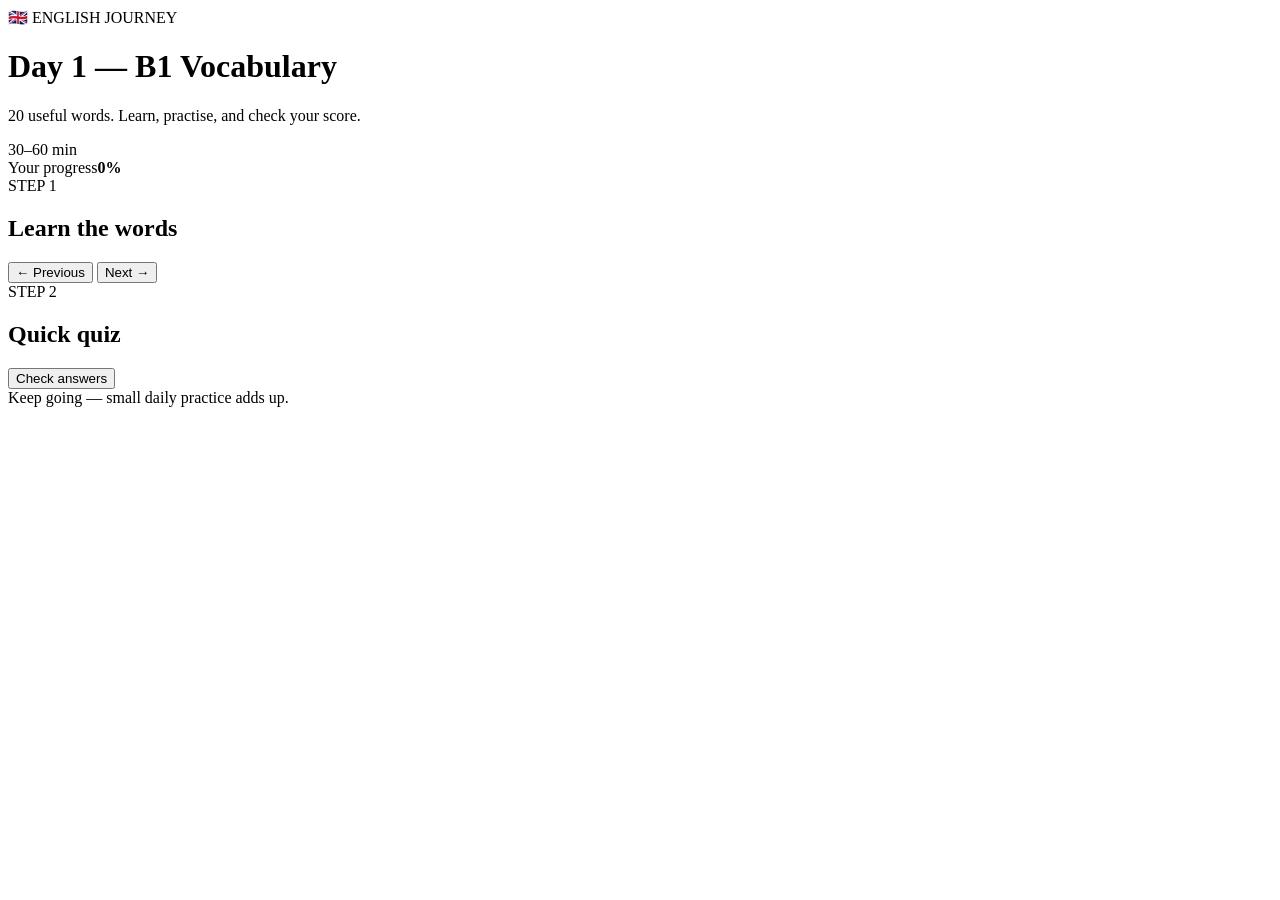
==== index.html @ bbf7f485 "Add Day 1 English learning website" ====
<!doctype html>
<html lang="en">
<head>
<meta charset="utf-8">
<meta name="viewport" content="width=device-width,initial-scale=1">
<title>English Journey — Day 1</title>
<link rel="stylesheet" href="style.css">
</head>
<body>
<main class="app">
  <header class="hero">
    <div>
      <div class="eyebrow">🇬🇧 ENGLISH JOURNEY</div>
      <h1>Day 1 — B1 Vocabulary</h1>
      <p>20 useful words. Learn, practise, and check your score.</p>
    </div>
    <div class="badge">30–60 min</div>
  </header>

  <section class="progress-wrap">
    <div class="progress-label"><span>Your progress</span><strong id="progressText">0%</strong></div>
    <div class="progress"><div id="progressBar"></div></div>
  </section>

  <section id="lesson" class="card">
    <div class="section-head"><span class="step">STEP 1</span><h2>Learn the words</h2></div>
    <div id="wordCard" class="word-card"></div>
    <div class="controls">
      <button id="prevBtn" class="secondary">← Previous</button>
      <button id="nextBtn">Next →</button>
    </div>
  </section>

  <section class="card quiz-card">
    <div class="section-head"><span class="step">STEP 2</span><h2>Quick quiz</h2></div>
    <div id="quiz"></div>
    <button id="submitBtn" class="full">Check answers</button>
    <div id="result" class="result" hidden></div>
  </section>

  <footer>Keep going — small daily practice adds up.</footer>
</main>
<script src="script.js"></script>
</body>
</html>
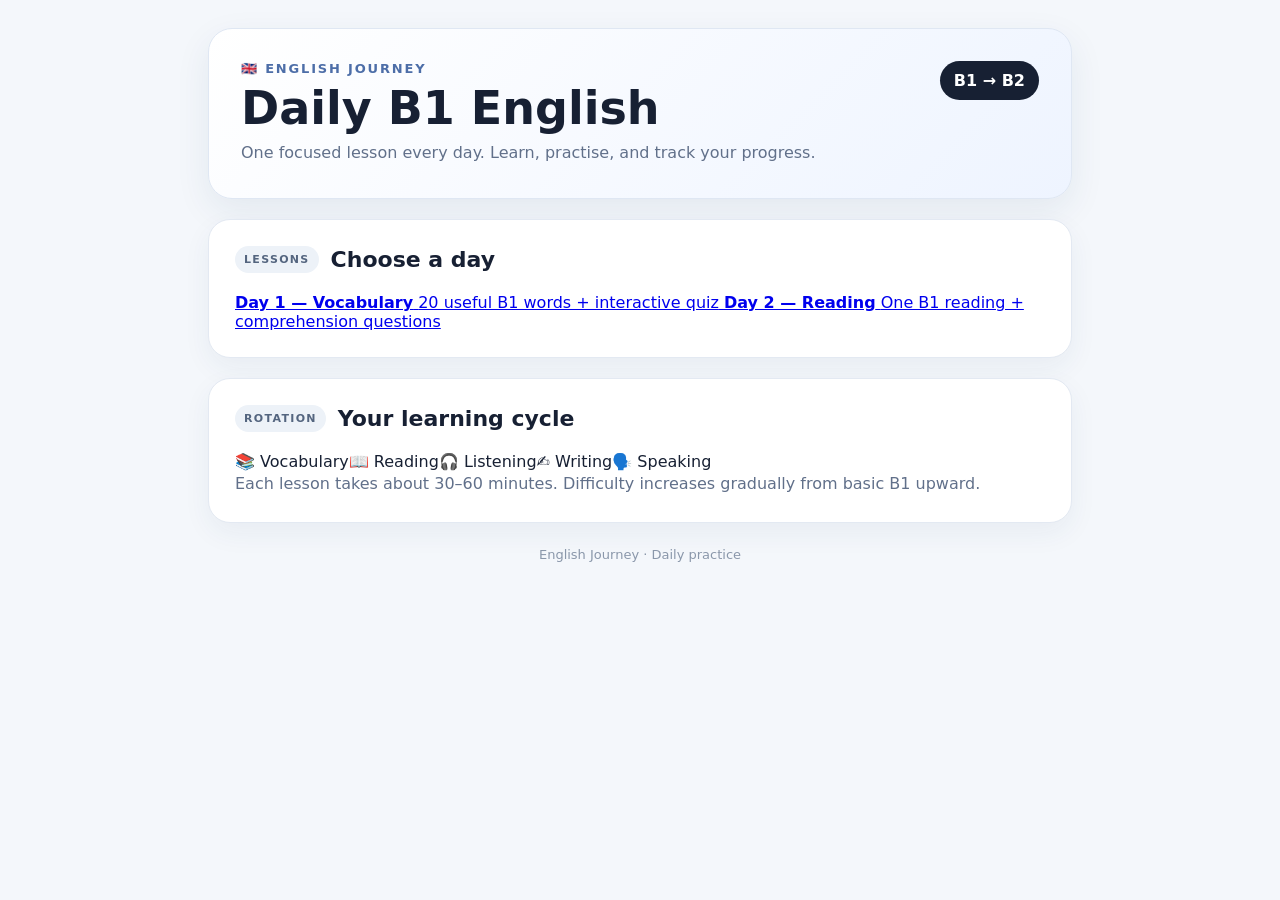
==== commit f14a8dad: "refactor: add lesson day navigation" ====
--- a/index.html
+++ b/index.html
@@ -1,45 +1,43 @@
 <!doctype html>
 <html lang="en">
 <head>
-<meta charset="utf-8">
-<meta name="viewport" content="width=device-width,initial-scale=1">
-<title>English Journey — Day 1</title>
-<link rel="stylesheet" href="style.css">
+  <meta charset="utf-8">
+  <meta name="viewport" content="width=device-width, initial-scale=1">
+  <title>English Journey</title>
+  <link rel="stylesheet" href="style.css">
 </head>
 <body>
 <main class="app">
   <header class="hero">
     <div>
       <div class="eyebrow">🇬🇧 ENGLISH JOURNEY</div>
-      <h1>Day 1 — B1 Vocabulary</h1>
-      <p>20 useful words. Learn, practise, and check your score.</p>
+      <h1>Daily B1 English</h1>
+      <p>One focused lesson every day. Learn, practise, and track your progress.</p>
     </div>
-    <div class="badge">30–60 min</div>
+    <div class="badge">B1 → B2</div>
   </header>
 
-  <section class="progress-wrap">
-    <div class="progress-label"><span>Your progress</span><strong id="progressText">0%</strong></div>
-    <div class="progress"><div id="progressBar"></div></div>
+  <section class="card">
+    <div class="section-head"><span class="step">LESSONS</span><h2>Choose a day</h2></div>
+    <a class="lesson-link" href="day_1/">
+      <strong>Day 1 — Vocabulary</strong>
+      <span>20 useful B1 words + interactive quiz</span>
+    </a>
+    <a class="lesson-link" href="day_2/">
+      <strong>Day 2 — Reading</strong>
+      <span>One B1 reading + comprehension questions</span>
+    </a>
   </section>
 
-  <section id="lesson" class="card">
-    <div class="section-head"><span class="step">STEP 1</span><h2>Learn the words</h2></div>
-    <div id="wordCard" class="word-card"></div>
-    <div class="controls">
-      <button id="prevBtn" class="secondary">← Previous</button>
-      <button id="nextBtn">Next →</button>
+  <section class="card info-card">
+    <div class="section-head"><span class="step">ROTATION</span><h2>Your learning cycle</h2></div>
+    <div class="cycle">
+      <span>📚 Vocabulary</span><span>📖 Reading</span><span>🎧 Listening</span><span>✍️ Writing</span><span>🗣️ Speaking</span>
     </div>
+    <p>Each lesson takes about 30–60 minutes. Difficulty increases gradually from basic B1 upward.</p>
   </section>
 
-  <section class="card quiz-card">
-    <div class="section-head"><span class="step">STEP 2</span><h2>Quick quiz</h2></div>
-    <div id="quiz"></div>
-    <button id="submitBtn" class="full">Check answers</button>
-    <div id="result" class="result" hidden></div>
-  </section>
-
-  <footer>Keep going — small daily practice adds up.</footer>
+  <footer>English Journey · Daily practice</footer>
 </main>
-<script src="script.js"></script>
 </body>
 </html>
--- a/style.css
+++ b/style.css
@@ -0,0 +1 @@
+*{box-sizing:border-box}body{margin:0;font-family:Inter,system-ui,-apple-system,BlinkMacSystemFont,"Segoe UI",sans-serif;background:#f4f7fb;color:#172033}.app{max-width:900px;margin:0 auto;padding:28px 18px 48px}.hero{display:flex;justify-content:space-between;gap:20px;align-items:flex-start;background:linear-gradient(135deg,#ffffff,#eef4ff);border:1px solid #dfe7f3;border-radius:24px;padding:32px;box-shadow:0 12px 35px rgba(30,60,100,.08)}.eyebrow{font-size:13px;font-weight:800;letter-spacing:.14em;color:#4d6ea8;margin-bottom:8px}h1{margin:0 0 8px;font-size:clamp(28px,5vw,46px);line-height:1.05}h2{margin:0;font-size:22px}p{margin:0;color:#61708a;font-size:16px;line-height:1.6}.badge{background:#172033;color:white;padding:10px 14px;border-radius:999px;font-weight:700;white-space:nowrap}.progress-wrap{margin:20px 4px 0}.progress-label{display:flex;justify-content:space-between;margin-bottom:8px;color:#64748b;font-size:14px}.progress-label strong{color:#172033}.progress{height:10px;background:#dfe7f3;border-radius:999px;overflow:hidden}.progress>div{height:100%;width:0;background:#172033;transition:width .25s ease}.card{margin-top:20px;background:#fff;border:1px solid #e3e9f2;border-radius:22px;padding:26px;box-shadow:0 10px 28px rgba(30,60,100,.06)}.section-head{display:flex;align-items:center;gap:12px;margin-bottom:20px}.step{font-size:11px;font-weight:800;letter-spacing:.12em;background:#edf2f8;color:#54657f;border-radius:999px;padding:7px 9px}.word-card{min-height:240px;border:1px solid #e5ebf3;border-radius:18px;padding:28px;display:flex;flex-direction:column;justify-content:center;background:#fbfcfe}.word-number{color:#8190a8;font-size:13px;font-weight:700}.word{font-size:42px;font-weight:850;margin:6px 0}.ipa{font-family:ui-monospace,SFMono-Regular,Menlo,monospace;color:#65738a}.meaning{margin-top:18px;font-size:19px;font-weight:700}.example{margin-top:8px;color:#5e6f88;line-height:1.6}.controls{display:flex;justify-content:space-between;gap:12px;margin-top:16px}button{border:0;border-radius:12px;padding:12px 16px;font-size:15px;font-weight:750;cursor:pointer;background:#172033;color:#fff}.secondary{background:#eef2f7;color:#26354d}.full{width:100%;margin-top:8px}.question{border-top:1px solid #eef1f5;padding:18px 0}.question:first-child{border-top:0}.question p{color:#172033;font-weight:700;margin-bottom:10px}.option{display:block;border:1px solid #dfe5ee;border-radius:12px;padding:11px 12px;margin:8px 0;cursor:pointer}.option input{margin-right:9px}.result{margin-top:16px;padding:16px;border-radius:14px;background:#eef6ef;font-weight:750}footer{text-align:center;color:#8a97aa;margin-top:24px;font-size:13px}@media(max-width:600px){.hero{padding:24px;flex-direction:column}.badge{align-self:flex-start}.card{padding:20px}.word{font-size:34px}.controls button{flex:1}}
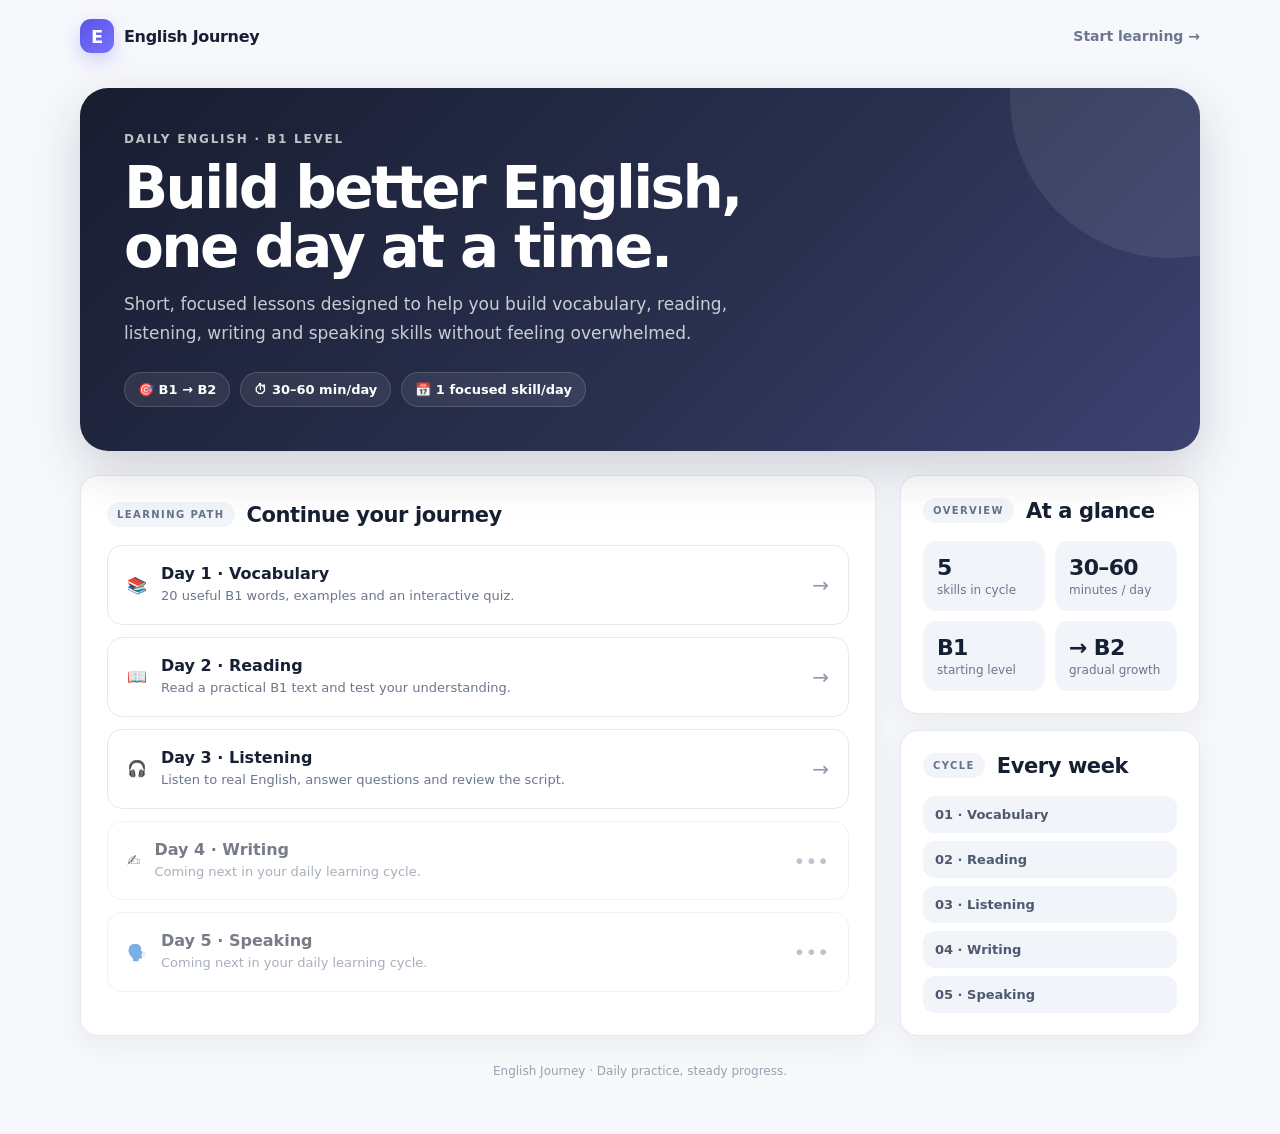
==== commit 9ad662e8: "Refresh homepage with modern learning-platform layout" ====
--- a/index.html
+++ b/index.html
@@ -1,43 +1,61 @@
 <!doctype html>
 <html lang="en">
 <head>
-  <meta charset="utf-8">
-  <meta name="viewport" content="width=device-width, initial-scale=1">
-  <title>English Journey</title>
-  <link rel="stylesheet" href="style.css">
+<meta charset="utf-8">
+<meta name="viewport" content="width=device-width, initial-scale=1">
+<title>English Journey — Daily B1 English</title>
+<link rel="stylesheet" href="style.css">
 </head>
 <body>
 <main class="app">
+  <nav class="topbar">
+    <a class="brand" href="./"><span class="brand-mark">E</span><span>English Journey</span></a>
+    <a class="nav-link" href="./day_1/">Start learning →</a>
+  </nav>
+
   <header class="hero">
-    <div>
-      <div class="eyebrow">🇬🇧 ENGLISH JOURNEY</div>
-      <h1>Daily B1 English</h1>
-      <p>One focused lesson every day. Learn, practise, and track your progress.</p>
+    <div class="hero-inner">
+      <div class="eyebrow">DAILY ENGLISH · B1 LEVEL</div>
+      <h1>Build better English,<br>one day at a time.</h1>
+      <p>Short, focused lessons designed to help you build vocabulary, reading, listening, writing and speaking skills without feeling overwhelmed.</p>
+      <div class="hero-meta"><span class="pill">🎯 B1 → B2</span><span class="pill">⏱ 30–60 min/day</span><span class="pill">📅 1 focused skill/day</span></div>
     </div>
-    <div class="badge">B1 → B2</div>
   </header>
 
-  <section class="card">
-    <div class="section-head"><span class="step">LESSONS</span><h2>Choose a day</h2></div>
-    <a class="lesson-link" href="day_1/">
-      <strong>Day 1 — Vocabulary</strong>
-      <span>20 useful B1 words + interactive quiz</span>
-    </a>
-    <a class="lesson-link" href="day_2/">
-      <strong>Day 2 — Reading</strong>
-      <span>One B1 reading + comprehension questions</span>
-    </a>
-  </section>
+  <div class="layout">
+    <section class="card">
+      <div class="section-head"><div class="section-title"><span class="step">LEARNING PATH</span><h2>Continue your journey</h2></div></div>
+      <div class="lesson-list">
+        <a class="lesson-link" href="day_1/">
+          <div class="lesson-main"><div class="lesson-icon">📚</div><div class="lesson-copy"><strong>Day 1 · Vocabulary</strong><span>20 useful B1 words, examples and an interactive quiz.</span></div></div><span class="arrow">→</span>
+        </a>
+        <a class="lesson-link" href="day_2/">
+          <div class="lesson-main"><div class="lesson-icon">📖</div><div class="lesson-copy"><strong>Day 2 · Reading</strong><span>Read a practical B1 text and test your understanding.</span></div></div><span class="arrow">→</span>
+        </a>
+        <a class="lesson-link" href="day_3/">
+          <div class="lesson-main"><div class="lesson-icon">🎧</div><div class="lesson-copy"><strong>Day 3 · Listening</strong><span>Listen to real English, answer questions and review the script.</span></div></div><span class="arrow">→</span>
+        </a>
+        <div class="lesson-link" style="opacity:.58;cursor:default">
+          <div class="lesson-main"><div class="lesson-icon">✍️</div><div class="lesson-copy"><strong>Day 4 · Writing</strong><span>Coming next in your daily learning cycle.</span></div></div><span class="arrow">•••</span>
+        </div>
+        <div class="lesson-link" style="opacity:.58;cursor:default">
+          <div class="lesson-main"><div class="lesson-icon">🗣️</div><div class="lesson-copy"><strong>Day 5 · Speaking</strong><span>Coming next in your daily learning cycle.</span></div></div><span class="arrow">•••</span>
+        </div>
+      </div>
+    </section>
 
-  <section class="card info-card">
-    <div class="section-head"><span class="step">ROTATION</span><h2>Your learning cycle</h2></div>
-    <div class="cycle">
-      <span>📚 Vocabulary</span><span>📖 Reading</span><span>🎧 Listening</span><span>✍️ Writing</span><span>🗣️ Speaking</span>
-    </div>
-    <p>Each lesson takes about 30–60 minutes. Difficulty increases gradually from basic B1 upward.</p>
-  </section>
-
-  <footer>English Journey · Daily practice</footer>
+    <aside class="sidebar">
+      <section class="card">
+        <div class="section-head"><div class="section-title"><span class="step">OVERVIEW</span><h2>At a glance</h2></div></div>
+        <div class="stats"><div class="stat"><strong>5</strong><span>skills in cycle</span></div><div class="stat"><strong>30–60</strong><span>minutes / day</span></div><div class="stat"><strong>B1</strong><span>starting level</span></div><div class="stat"><strong>→ B2</strong><span>gradual growth</span></div></div>
+      </section>
+      <section class="card">
+        <div class="section-head"><div class="section-title"><span class="step">CYCLE</span><h2>Every week</h2></div></div>
+        <div class="cycle"><span>01 · Vocabulary</span><span>02 · Reading</span><span>03 · Listening</span><span>04 · Writing</span><span>05 · Speaking</span></div>
+      </section>
+    </aside>
+  </div>
+  <footer>English Journey · Daily practice, steady progress.</footer>
 </main>
 </body>
 </html>
--- a/style.css
+++ b/style.css
@@ -1 +1 @@
-*{box-sizing:border-box}body{margin:0;font-family:Inter,system-ui,-apple-system,BlinkMacSystemFont,"Segoe UI",sans-serif;background:#f4f7fb;color:#172033}.app{max-width:900px;margin:0 auto;padding:28px 18px 48px}.hero{display:flex;justify-content:space-between;gap:20px;align-items:flex-start;background:linear-gradient(135deg,#ffffff,#eef4ff);border:1px solid #dfe7f3;border-radius:24px;padding:32px;box-shadow:0 12px 35px rgba(30,60,100,.08)}.eyebrow{font-size:13px;font-weight:800;letter-spacing:.14em;color:#4d6ea8;margin-bottom:8px}h1{margin:0 0 8px;font-size:clamp(28px,5vw,46px);line-height:1.05}h2{margin:0;font-size:22px}p{margin:0;color:#61708a;font-size:16px;line-height:1.6}.badge{background:#172033;color:white;padding:10px 14px;border-radius:999px;font-weight:700;white-space:nowrap}.progress-wrap{margin:20px 4px 0}.progress-label{display:flex;justify-content:space-between;margin-bottom:8px;color:#64748b;font-size:14px}.progress-label strong{color:#172033}.progress{height:10px;background:#dfe7f3;border-radius:999px;overflow:hidden}.progress>div{height:100%;width:0;background:#172033;transition:width .25s ease}.card{margin-top:20px;background:#fff;border:1px solid #e3e9f2;border-radius:22px;padding:26px;box-shadow:0 10px 28px rgba(30,60,100,.06)}.section-head{display:flex;align-items:center;gap:12px;margin-bottom:20px}.step{font-size:11px;font-weight:800;letter-spacing:.12em;background:#edf2f8;color:#54657f;border-radius:999px;padding:7px 9px}.word-card{min-height:240px;border:1px solid #e5ebf3;border-radius:18px;padding:28px;display:flex;flex-direction:column;justify-content:center;background:#fbfcfe}.word-number{color:#8190a8;font-size:13px;font-weight:700}.word{font-size:42px;font-weight:850;margin:6px 0}.ipa{font-family:ui-monospace,SFMono-Regular,Menlo,monospace;color:#65738a}.meaning{margin-top:18px;font-size:19px;font-weight:700}.example{margin-top:8px;color:#5e6f88;line-height:1.6}.controls{display:flex;justify-content:space-between;gap:12px;margin-top:16px}button{border:0;border-radius:12px;padding:12px 16px;font-size:15px;font-weight:750;cursor:pointer;background:#172033;color:#fff}.secondary{background:#eef2f7;color:#26354d}.full{width:100%;margin-top:8px}.question{border-top:1px solid #eef1f5;padding:18px 0}.question:first-child{border-top:0}.question p{color:#172033;font-weight:700;margin-bottom:10px}.option{display:block;border:1px solid #dfe5ee;border-radius:12px;padding:11px 12px;margin:8px 0;cursor:pointer}.option input{margin-right:9px}.result{margin-top:16px;padding:16px;border-radius:14px;background:#eef6ef;font-weight:750}footer{text-align:center;color:#8a97aa;margin-top:24px;font-size:13px}@media(max-width:600px){.hero{padding:24px;flex-direction:column}.badge{align-self:flex-start}.card{padding:20px}.word{font-size:34px}.controls button{flex:1}}+:root{--bg:#f7f8fc;--surface:#fff;--surface-2:#f1f4f9;--text:#172033;--muted:#6b778c;--line:#e5e9f0;--primary:#5b55e6;--primary-dark:#4842c8;--success:#14804a;--success-bg:#edf9f2;--danger:#c63d4f;--danger-bg:#fff0f2;--shadow:0 8px 30px rgba(23,32,51,.06);--radius:18px}*{box-sizing:border-box}html{scroll-behavior:smooth}body{margin:0;background:var(--bg);color:var(--text);font-family:Inter,ui-sans-serif,system-ui,-apple-system,BlinkMacSystemFont,"Segoe UI",sans-serif;-webkit-font-smoothing:antialiased}.app{width:min(1120px,calc(100% - 32px));margin:0 auto;padding:0 0 56px}.topbar{height:72px;display:flex;align-items:center;justify-content:space-between;gap:20px}.brand{text-decoration:none;color:var(--text);font-weight:850;letter-spacing:-.02em;display:flex;align-items:center;gap:10px}.brand-mark{width:34px;height:34px;border-radius:11px;background:linear-gradient(135deg,var(--primary),#7770ff);display:grid;place-items:center;color:#fff;font-size:18px;box-shadow:0 7px 18px rgba(91,85,230,.25)}.nav-link{color:var(--muted);text-decoration:none;font-size:14px;font-weight:700}.nav-link:hover{color:var(--text)}.hero{position:relative;overflow:hidden;margin-top:16px;background:linear-gradient(135deg,#181d30 0%,#2a3150 60%,#3d4272 100%);color:#fff;border-radius:28px;padding:44px;box-shadow:0 18px 50px rgba(23,32,51,.18)}.hero:after{content:"";position:absolute;width:320px;height:320px;border-radius:50%;right:-130px;top:-150px;background:rgba(255,255,255,.08)}.hero-inner{position:relative;z-index:1;max-width:760px}.eyebrow{font-size:12px;letter-spacing:.15em;font-weight:850;opacity:.72;margin-bottom:13px}.hero h1{margin:0 0 13px;font-size:clamp(34px,6vw,58px);line-height:1.02;letter-spacing:-.045em}.hero p{margin:0;color:rgba(255,255,255,.76);font-size:17px;line-height:1.7;max-width:680px}.hero-meta{display:flex;flex-wrap:wrap;gap:10px;margin-top:24px}.pill{display:inline-flex;align-items:center;gap:7px;padding:9px 13px;border:1px solid rgba(255,255,255,.15);border-radius:999px;background:rgba(255,255,255,.08);font-size:13px;font-weight:750}.layout{display:grid;grid-template-columns:minmax(0,1fr) 300px;gap:24px;margin-top:24px}.card{background:var(--surface);border:1px solid var(--line);border-radius:var(--radius);box-shadow:var(--shadow);padding:26px}.section-head{display:flex;align-items:center;justify-content:space-between;gap:16px;margin-bottom:18px}.section-title{display:flex;align-items:center;gap:12px}.step{font-size:10px;letter-spacing:.14em;background:var(--surface-2);color:#66738b;border-radius:999px;padding:7px 10px;font-weight:850}.card h2{margin:0;font-size:21px;letter-spacing:-.02em}.card h3{margin:0 0 12px;font-size:25px;letter-spacing:-.025em}.card p{color:var(--muted);font-size:15px;line-height:1.75}.lesson-list{display:grid;gap:12px}.lesson-link{display:flex;align-items:center;justify-content:space-between;gap:18px;padding:18px 19px;border:1px solid var(--line);border-radius:15px;text-decoration:none;color:var(--text);background:#fff;transition:.18s ease}.lesson-link:hover{transform:translateY(-2px);border-color:#ccd1ff;box-shadow:0 10px 24px rgba(23,32,51,.08)}.lesson-main{display:flex;align-items:center;gap:14px;min-width:0}..lesson-icon{width:44px;height:44px;flex:0 0 44px;border-radius:13px;background:#f0efff;display:grid;place-items:center;font-size:21px}.lesson-copy{min-width:0}.lesson-copy strong{display:block;font-size:16px;margin-bottom:4px}.lesson-copy span{display:block;color:var(--muted);font-size:13px;line-height:1.45}.arrow{color:#8d97aa;font-size:20px}.sidebar{display:grid;align-content:start;gap:16px}.sidebar .card{padding:22px}.stats{display:grid;grid-template-columns:1fr 1fr;gap:10px}.stat{background:var(--surface-2);border-radius:14px;padding:14px}.stat strong{display:block;font-size:22px;letter-spacing:-.03em}.stat span{display:block;color:var(--muted);font-size:12px;margin-top:3px}.cycle{display:grid;gap:8px}.cycle span{padding:11px 12px;background:var(--surface-2);border-radius:12px;color:#4d5970;font-size:13px;font-weight:750}.progress-wrap{margin:20px 2px 0}.progress-label{display:flex;justify-content:space-between;align-items:center;margin-bottom:8px;color:var(--muted);font-size:13px}.progress-label strong{color:var(--text);font-size:13px}.progress{height:8px;background:#e7eaf1;border-radius:999px;overflow:hidden}.progress>div{height:100%;width:0;background:linear-gradient(90deg,var(--primary),#7d78ff);border-radius:inherit;transition:width .25s ease}.word-card{min-height:310px;border:1px solid var(--line);border-radius:16px;padding:34px;background:linear-gradient(180deg,#fbfbff,#fff);display:flex;flex-direction:column;justify-content:center}.word-number{font-size:11px;letter-spacing:.13em;color:#8994a8;font-weight:850}.word{font-size:clamp(38px,7vw,58px);font-weight:900;line-height:1.05;letter-spacing:-.05em;margin:10px 0 6px}.ipa{font-family:ui-monospace,SFMono-Regular,Menlo,monospace;color:#707d93;font-size:14px}.meaning{margin-top:22px;font-size:20px;font-weight:800}.example{margin-top:8px;color:var(--muted);line-height:1.65}.controls{display:flex;justify-content:space-between;gap:12px;margin-top:14px}button{border:0;border-radius:12px;padding:12px 16px;font-size:14px;font-weight:800;cursor:pointer;background:var(--primary);color:#fff;transition:.18s ease}button:hover{background:var(--primary-dark);transform:translateY(-1px)}button.secondary{background:var(--surface-2);color:#3e495e}button.secondary:hover{background:#e7eaf1}button:disabled{opacity:.45;cursor:not-allowed;transform:none}.full{width:100%;margin-top:8px}.question{padding:18px 0}.question+.question{border-top:1px solid #edf0f5}.question p{color:var(--text);font-weight:800;margin:0 0 11px;line-height:1.55}.option{display:block;border:1px solid var(--line);border-radius:11px;padding:11px 13px;margin:8px 0;cursor:pointer;transition:.15s ease}.option:hover{background:#fafaff;border-color:#cfd1ff}.option input{margin-right:9px;accent-color:var(--primary)}.result{margin-top:14px;padding:15px 16px;border-radius:13px;background:#f0f2ff;border:1px solid #dfe2ff;color:#3e3b99;font-weight:800}.reading-text{background:#fbfbfd;border:1px solid var(--line);border-radius:16px;padding:28px}.reading-text p{color:#3e485b;margin:0 0 17px;line-height:1.85}.reading-text p:last-child{margin-bottom:0}.vocab-list{display:grid;gap:9px}.vocab-list>div{padding:14px 15px;border:1px solid var(--line);border-radius:13px;background:#fcfcfe}.vocab-list strong{display:block;font-size:15px;margin-bottom:4px}.vocab-list span{color:var(--muted);font-size:13px}.source{padding:18px;border:1px solid var(--line);border-radius:16px;background:#fafbfe;margin-top:15px}.source p{margin:5px 0 13px}audio{width:100%;margin-top:5px}.feedback{display:none;margin-top:10px;padding:14px 15px;border-left:4px solid;border-radius:11px;line-height:1.55;font-size:14px}.feedback.correct{display:block;background:var(--success-bg);border-color:#2d985d;color:#205b3b}.feedback.wrong{display:block;background:var(--danger-bg);border-color:var(--danger);color:#7a2735}.answer{font-weight:850}.transcript{background:#f8f9fc;padding:21px;border-radius:14px;line-height:1.75;color:#4b576a}.transcript p{margin:0 0 13px}.transcript p:last-child{margin-bottom:0}.back-row{display:flex;flex-wrap:wrap;gap:16px;margin-top:20px}.back-row a{color:var(--muted);font-size:13px;font-weight:750;text-decoration:none}.back-row a:hover{color:var(--text)}footer{text-align:center;color:#98a1b0;margin-top:28px;font-size:12px}footer a{color:#6e788b;text-decoration:none}@media(max-width:820px){.layout{grid-template-columns:1fr}.sidebar{grid-template-columns:1fr 1fr}.sidebar .card:last-child{grid-column:1/-1}}@media(max-width:600px){.app{width:min(100% - 20px,1120px)}.topbar{height:64px}.hero{padding:28px 22px;border-radius:22px}.hero h1{font-size:38px}.hero p{font-size:15px}.card{padding:20px}.sidebar{grid-template-columns:1fr}.sidebar .card:last-child{grid-column:auto}.word-card{padding:25px;min-height:270px}.controls button{flex:1}.lesson-link{padding:15px}.reading-text{padding:22px}}
